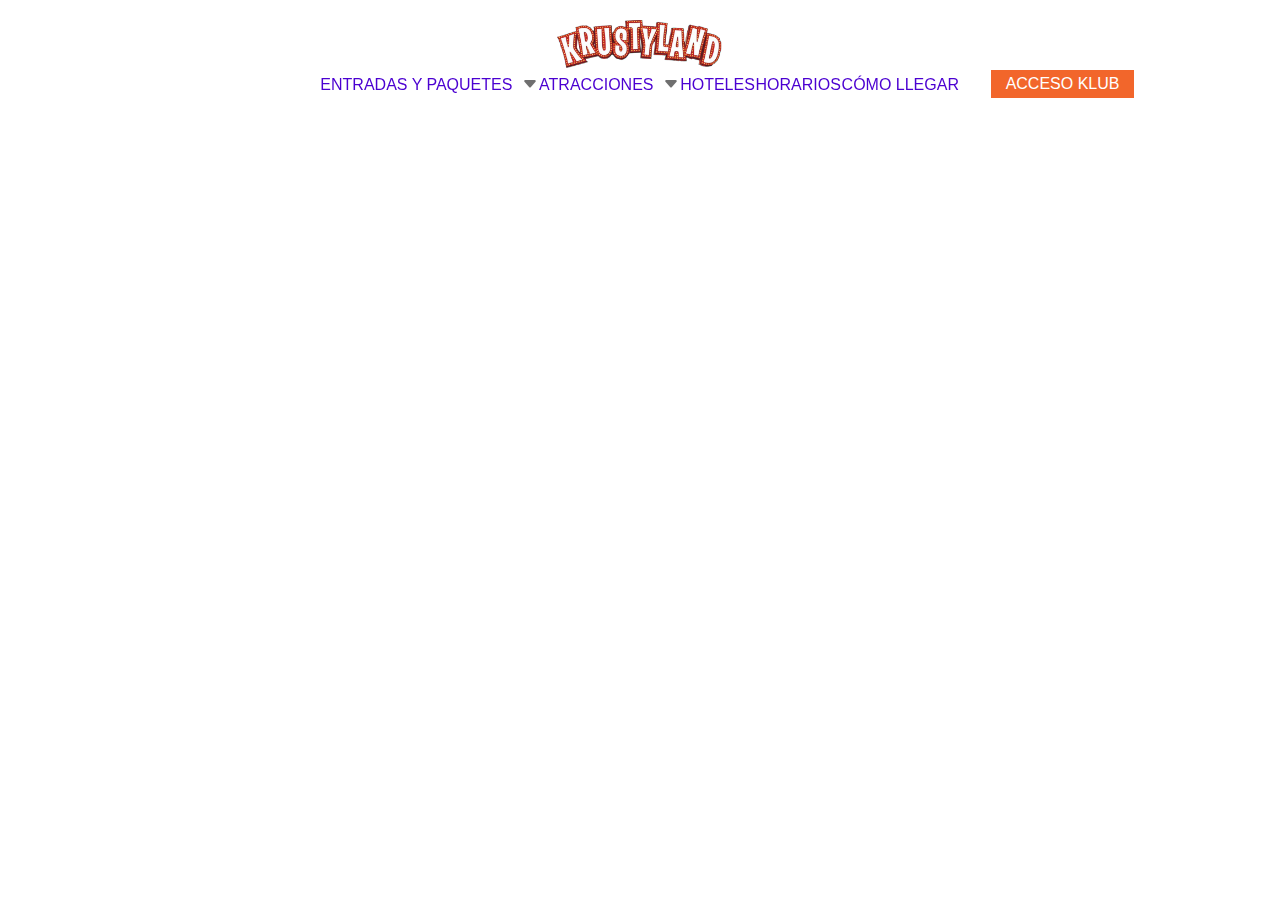
==== html/comollegar.html @ c87bff79 "footer snippet y optimizacion de código" ====
<!DOCTYPE html>
<html lang="es">
<head>
    <meta charset="UTF-8">
    <meta name="viewport" content="width=device-width, initial-scale=1.0">
    <title>Cómo llegar</title>
    <script type="text/javascript" src="../others/functions.js"></script>
    <link rel="stylesheet" href="https://cdn.jsdelivr.net/npm/bootstrap-icons@1.11.3/font/bootstrap-icons.min.css">
    <link rel="stylesheet" href="../css/mainstyle.css">
    <link rel="stylesheet" href="../css/comollegar.css">
    <link rel="shortcut icon" href="../img/favicon.png" type="image/x-icon">
</head>
<body>
    <div variable="../snippets/header.html"></div>
    
</body>
<script>includeHTML()</script>
</html>
---- css/mainstyle.css ----
:root {
    --white: white;
    --darkwhite: #ddd;
    --gray: #2E2E2E;
    --blue: #4B01D1;
    --cream: #EEEEEE;
    --font: #00000090;
    --orange: #F2662B;
    --input: #f2882b;
    --shadow: #00000050;
}

* {
    box-sizing: border-box;
    margin: 0px;
    padding: 0px;
    font-family: arial;
    text-decoration: none;
    list-style-type: none;
    color: var(--font);
}

/* ----------GENERALES---------- */

.m-10 {
    margin: 10px 0px;
}

.h-auto {
    height: auto;
}

.w-100, header, .headerTop, .social ul, .attractionImage img, .background img {
    width: 100%;
}

.verticalCenter, .displayFlex, header, header nav, header nav ul, .alignLeft, form, .social, .alignCenter, .directionColumn, main, body, article, footer, .newsletter, .social ul, .social li, .siteMap, .rowContainer, section {
    display: flex;
}

.alignLeft {
    justify-content: start;
}

.directionColumn, main, body, form, header, .down-menu, .down-submenu, .newsletter, footer, section {
    flex-direction: column;
}

.alignCenter, main, form, header nav {
    justify-content: center;
}

.verticalCenter, .alignCenter, main, form, header nav ul, .social li, .newsletter {
    align-items: center;
}

header, .headerTop, .signin, .newsletter, .newsletter input, .social, .siteMap, .down-menu, .down-submenu {
    background-color: var(--white);
}

.navLink:hover .down-menu, .navLink:hover > .down-submenu, .sidebar > form, .sidebarButton, .background {
    position: absolute;
}

main {
    flex-grow: 1;
    margin-top: 150px;
}

html, body, section {
    height: 100%;
}

input {
    border: none;
}

/* ----------HEADER---------- */

header {
    position: fixed;
    justify-content: flex-start;
    height: 100px;
    box-shadow: 0px 5px 12px 10px var(--white);
    z-index: 999;
    /* backdrop-filter: blur(10px); */

}

header nav {
    text-align: center;
    margin-top: 6px;
}

header img {
    position: fixed;
    top: 20px;
    left: 0px;
    right: 0px;
    height: 3rem;
    margin: auto;
}

header li, header li a {
    color: var(--blue);
}

.down-menu li {
    padding: 8px;
}

.headerTop {
    height: 70px;
    z-index: 100;
}

header li:hover > i, header li:hover, header li a:hover {
    color: var(--orange);
}

.navLink:hover > li > i::before {
    transform: rotate(180deg);
}

.down-menu, .down-submenu {
    display: none;
}

.down-menu {
    box-shadow: 0px 1500px 0px 1500px var(--shadow);
}

.navLink, .sidebar, footer {
    position: relative;
}

header nav > ul > div:hover {
    border-bottom: 4px solid var(--orange);
    margin-bottom: -4px;
}

.navLink:hover .down-menu {
    display: block;
    top: 22px;
    left: 0px;
    width: 250px;
    color: var(--blue);
}

.navLink:hover > .down-submenu {
    display: block;
    top: 0px;
    left: 249px;
    width: 300px;
    color: var(--blue);
}

.down-menu li, .down-submenu li {
    display: block;
    text-align: start;
    margin: 0.1px 0px;
    border-bottom: 1px solid var(--blue);
}

header i {
    margin-left: 10px;
}

header nav ul {
    justify-content: space-around;
    width: 50%;
}

.navLink, .down-menu li, .sidebarButton, input[type="submit"] {
    cursor: pointer;
}

/* ----------FORMULARIO HEADER---------- */

.signin {
    margin: 20px;
    padding: 30px;
    border: 1px solid var(--gray);
    border-radius: 10px;
}

form {
    z-index: 90;
}

.sidebar {
    right: 0px;
    top: -210px;
    transition: all 0.5s ease 0s;
}

.sidebar:hover {
    top: 250px;
}

.sidebar:hover .sidebarButton {
    opacity: 0;
    transition: opacity 0.2s ease 0s;
}

.sidebar > form {
    top: -285px;
    width: 350px;
}

.sidebarButton {
    bottom: -30px;
    left: 10px;
    padding: 7px 15px;
    background-color: var(--orange);
    color: var(--white);
    font-size: 16px;
    transition: opacity 1s ease 0s;
    height: 30px;
}

.sidebar fieldset {
    border: 0px;
}

.sidebar legend {
    margin-left: 10px;
}

#email, #password, #user {
    height: 40px;
    margin: 3px;
    padding: 0px 10px;
    border: 1px solid var(--gray);
    font-size: 20px;
}

input:focus {
    outline: none;
}

.sidebar input[type="text"], .sidebar input[type="email"], .sidebar input[type="password"] {
    background-color: var(--cream);
}

input[type="submit"] {
    margin-top: 50px;
    color: var(--white);
    background-color: var(--orange);
    height: auto;
    padding: 10px;
}

section input[type="submit"] {
    margin: 0px;
}

input[type="submit"]:hover {
    background-color: var(--input);
}

/* ----------FOOTER---------- */

footer {
    flex-wrap: wrap;
    align-content: center;
}

.newsletter {
    padding-top: 20px;
}

.newsletter form {
    display: inline-block;
    margin-top: 20px;
    padding: 40px 0;
    border-radius: 20px;
    background-color: var(--blue);
}

.newsletter input {
    height: 50px;
    margin: 0 20px;
    padding: 0 20px;
    border-radius: 50px;
    font-size: 1.3em;
}

footer form input[type=text], footer form input[type=email] {
    width: 350px;
}

footer form input[type=submit] {
    width: 100px;
    background-color: var(--orange);
}

.social {
    width: 80%;
    padding: 50px 0 30px;
}

.social ul {
    justify-content: space-evenly;
    font-size: 1.2em;
    color: var(--font);
}

footer i {
    width: 40px;
    font-size: 1.6em;
    color: var(--font);
}

.background {
    bottom: 0;
    z-index: -999;
}

.background img {    
    opacity: .6;
}

.siteMap {
    justify-content: space-evenly;
    margin-bottom: 50px;
    padding: 20px 0;
    background-color: var(white);
}

.siteMap li {
    padding: 5px 0;
}

.siteMap li a {
    color: var(--font);
}

.siteMap li a:hover {
    text-decoration: underline;
}
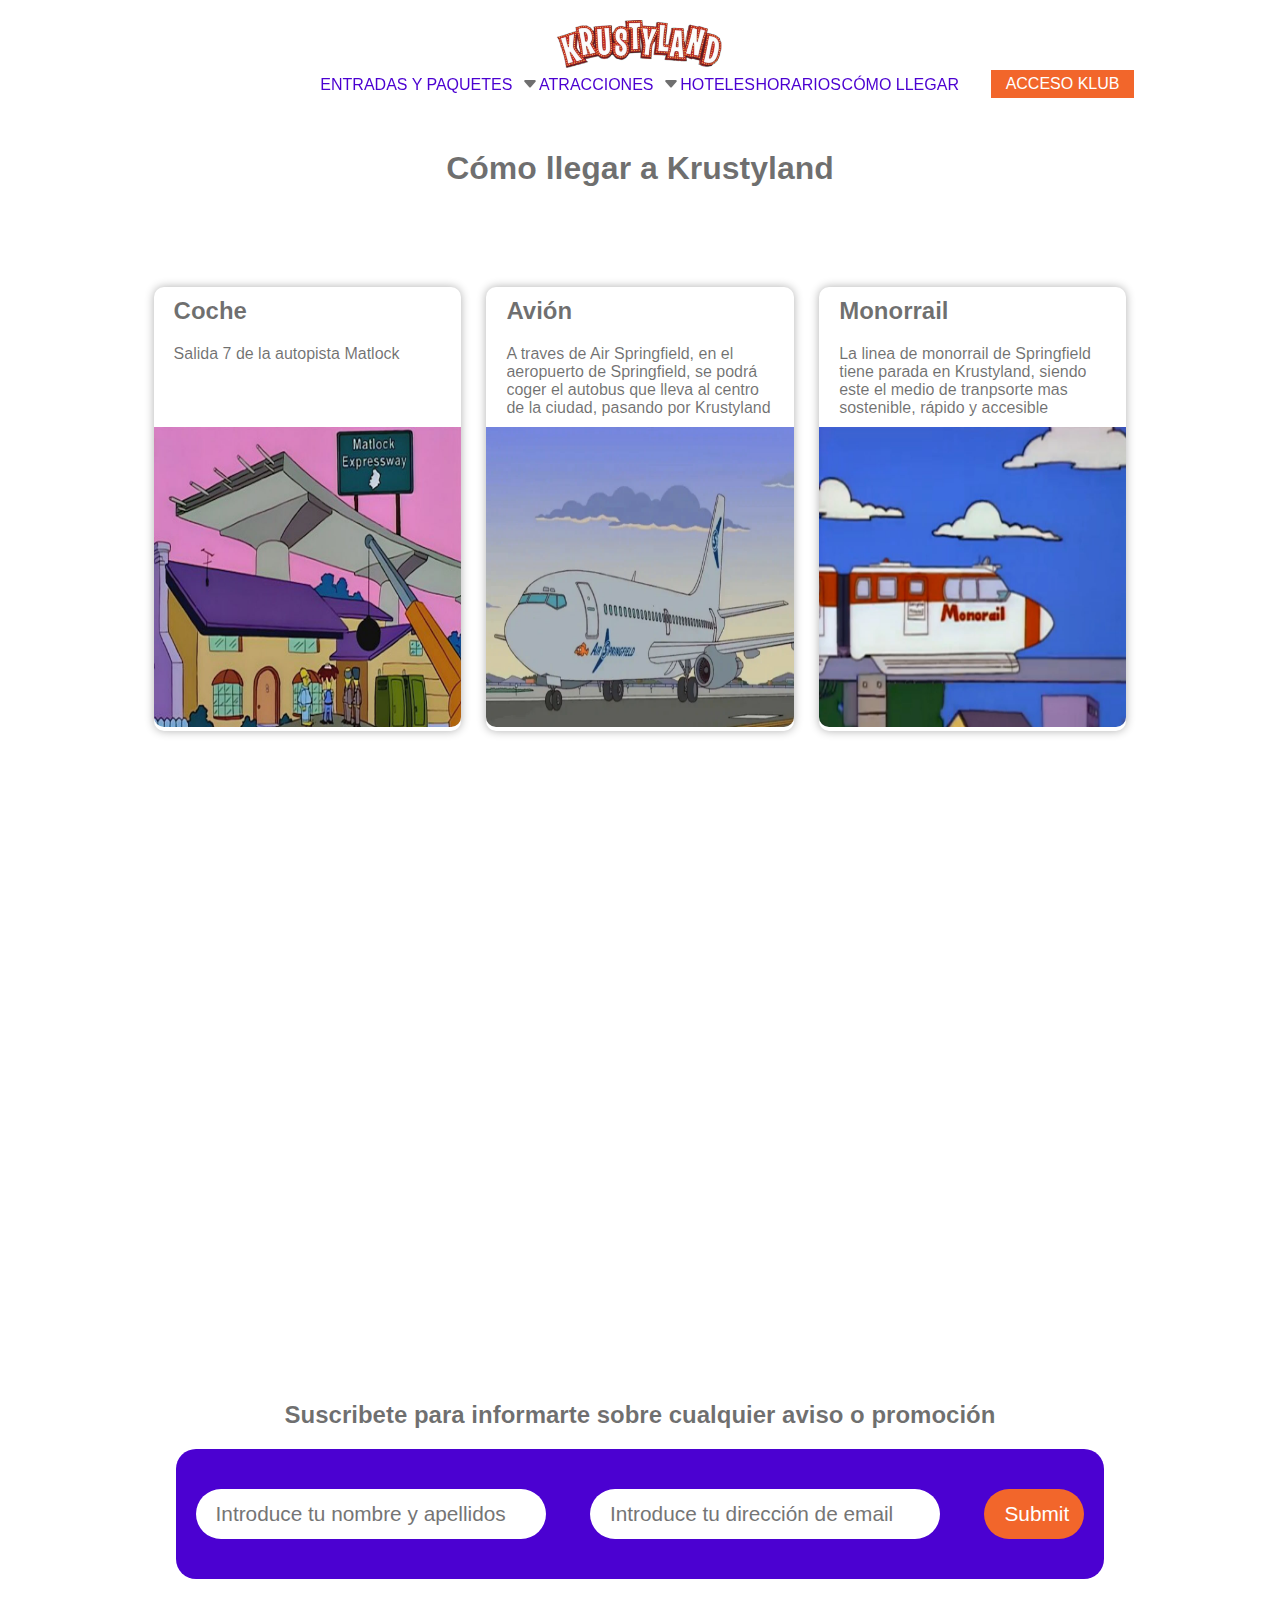
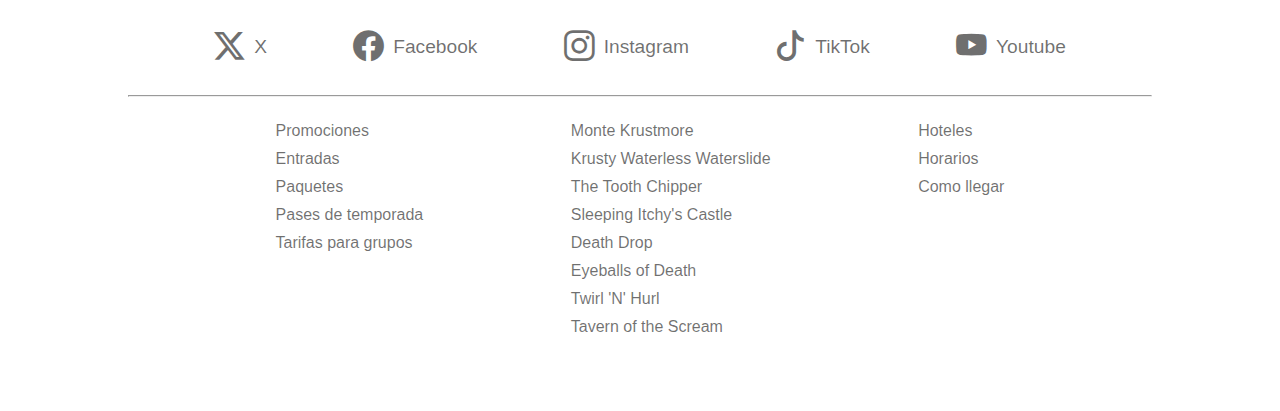
==== commit 3fad5f1a: "pagina "como llegar"" ====
--- a/html/comollegar.html
+++ b/html/comollegar.html
@@ -12,6 +12,47 @@
 </head>
 <body>
     <div variable="../snippets/header.html"></div>
+    <main>
+        <h1>Cómo llegar a Krustyland</h1>
+        <div class="rowContainer">
+            <section>
+                <div class="sectionTitle">
+                    <h2>Coche</h2>
+                </div>
+                <div class="sectionDescription">
+                    <p>Salida 7 de la autopista Matlock</p>
+                </div>
+                <div class="sectionImage">
+                    <img src="../img/expressway.jpg" alt="Autopista de Matlock">
+                </div>
+            </section>
+            <section>
+                <div class="sectionTitle">
+                    <h2>Avión</h2>
+                </div>
+                <div class="sectionDescription">
+                    <p>A traves de Air Springfield, en el aeropuerto de Springfield, se podrá coger el autobus que lleva al centro de la ciudad, pasando por Krustyland</p>
+                </div>
+                <div class="sectionImage">
+                    <img src="../img/plane.jpg" alt="Avion de Air Springfield">
+                </div>
+            </section>
+            <section>
+                <div class="sectionTitle">
+                    <h2>Monorrail</h2>
+                </div>
+                <div class="sectionDescription">
+                    <p>La linea de monorrail de Springfield tiene parada en Krustyland, siendo este el medio de tranpsorte mas sostenible, rápido y accesible</p>
+                </div>
+                <div class="sectionImage">
+                    <img src="../img/monorail.jpg" alt="Monorrail de Springfield">
+                </div>
+            </section>
+        </div>
+        <iframe src="https://www.google.com/maps/embed?pb=!1m18!1m12!1m3!1d3507.005687099082!2d-81.47111712450477!3d28.47937537574875!2m3!1f0!2f0!3f0!3m2!1i1024!2i768!4f13.1!3m3!1m2!1s0x88e77ec39415df75%3A0xf985d8fc7734a5a1!2sUniversal%20Studios%20Florida!5e0!3m2!1sca!2ses!4v1715794564403!5m2!1sca!2ses" width="70%" height="450" style="border:0;" allowfullscreen="" loading="lazy" referrerpolicy="no-referrer-when-downgrade"></iframe>
+
+    </main>
+    <div variable="../snippets/footer.html"></div>
     
 </body>
 <script>includeHTML()</script>
--- a/css/mainstyle.css
+++ b/css/mainstyle.css
@@ -1,3 +1,4 @@
+/* Atributs personalitzats */
 :root {
     --white: white;
     --darkwhite: #ddd;
@@ -30,7 +31,7 @@
     height: auto;
 }
 
-.w-100, header, .headerTop, .social ul, .attractionImage img, .background img {
+.w-100, header, .headerTop, .social ul, .sectionImage img, .background img {
     width: 100%;
 }
 
@@ -62,6 +63,7 @@
     position: absolute;
 }
 
+/* el 'flex-grow' del main, junt amb un height 100% de l'html i el body, fa que el contingut del main s'estiri al maxim deixant el footer abaix de la pàgina */
 main {
     flex-grow: 1;
     margin-top: 150px;
@@ -71,20 +73,34 @@
     height: 100%;
 }
 
+/* Els inputs no tindràs boreres */
 input {
     border: none;
 }
 
+.rowContainer {
+    justify-content: space-evenly;
+    width: 80%;
+    margin-bottom: 60px;
+}
+
+section {
+    border-radius: 10px;
+    width: 25%;
+    color: var(--font);
+    box-shadow: 0 0 10px 0 var(--shadow);
+    background-color: var(--white);
+}
+
 /* ----------HEADER---------- */
 
+/* Estils per al header */
 header {
     position: fixed;
     justify-content: flex-start;
     height: 100px;
     box-shadow: 0px 5px 12px 10px var(--white);
     z-index: 999;
-    /* backdrop-filter: blur(10px); */
-
 }
 
 header nav {
@@ -109,6 +125,7 @@
     padding: 8px;
 }
 
+/* headerTop es on està el logo */
 .headerTop {
     height: 70px;
     z-index: 100;
--- a/css/comollegar.css
+++ b/css/comollegar.css
@@ -0,0 +1,26 @@
+section {
+    width: 30%;
+    height: 100%;
+}
+
+.rowContainer {
+    margin: 100px 0 100px;
+}
+
+.sectionDescription {
+    flex-grow: 1;
+}
+
+.sectionImage img {
+    width: 100%;
+    height: 300px;
+    border-radius: 0 0 10px 10px;
+}
+
+.sectionTitle, .sectionDescription {
+    padding: 10px 20px;
+}
+
+iframe {
+    margin-bottom: 100px;
+}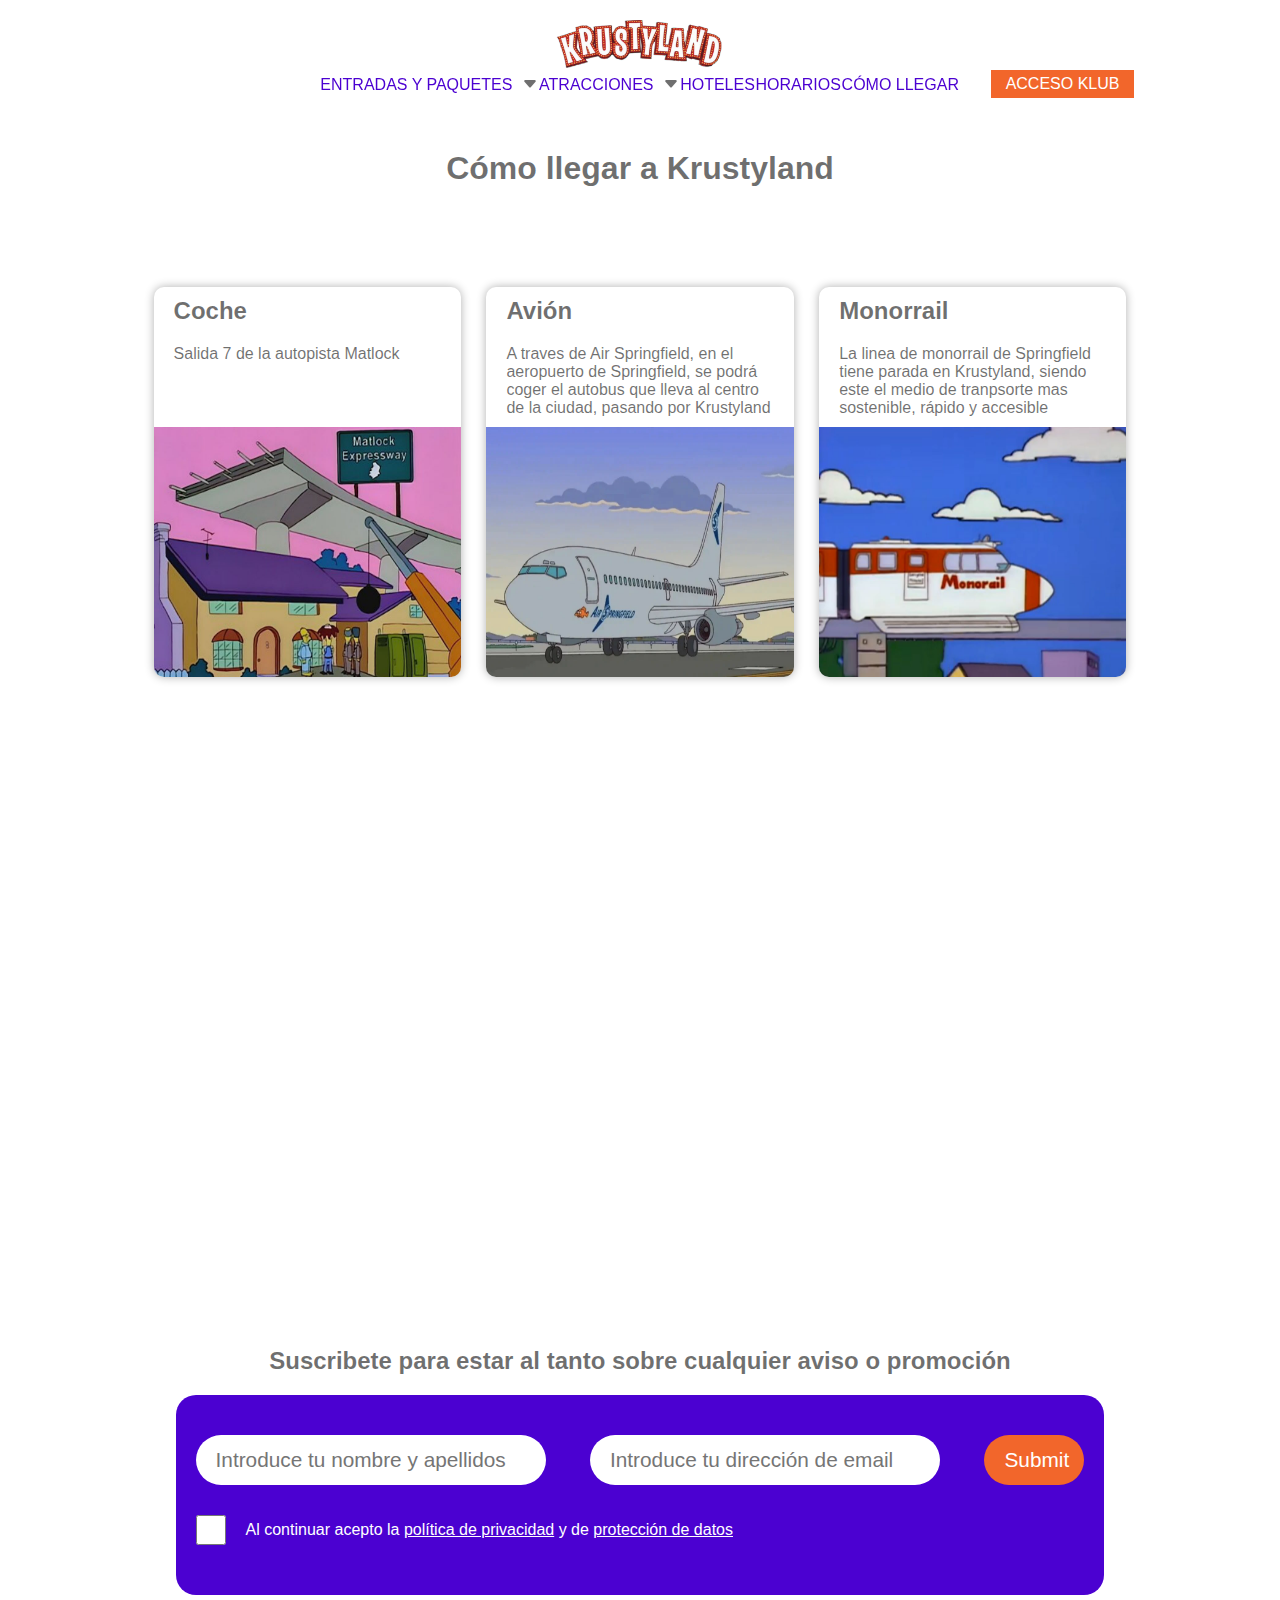
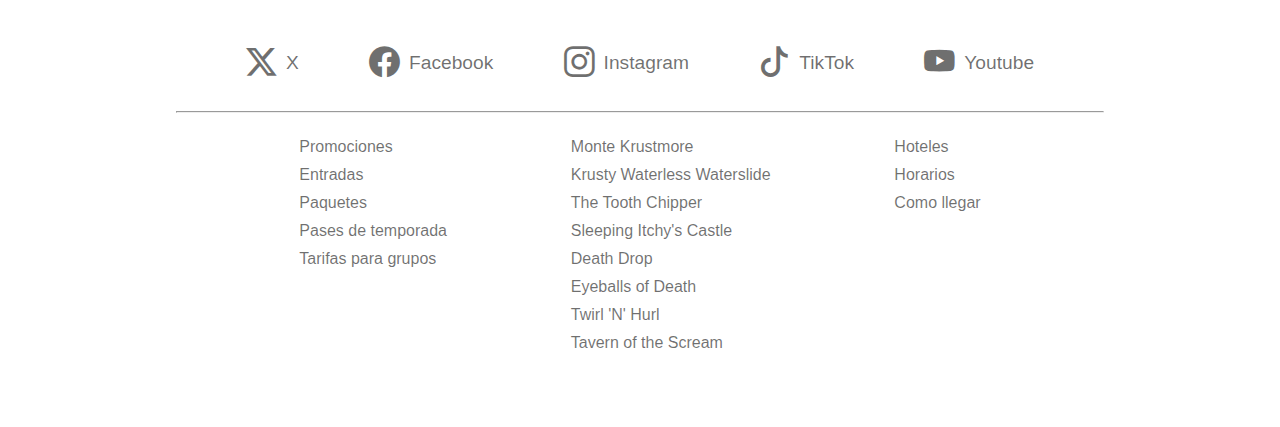
==== commit 270b5d9a: "diseño responsive movil" ====
--- a/html/comollegar.html
+++ b/html/comollegar.html
@@ -8,10 +8,12 @@
     <link rel="stylesheet" href="https://cdn.jsdelivr.net/npm/bootstrap-icons@1.11.3/font/bootstrap-icons.min.css">
     <link rel="stylesheet" href="../css/mainstyle.css">
     <link rel="stylesheet" href="../css/comollegar.css">
+    <link rel="stylesheet" href="../css/responsive.css">
     <link rel="shortcut icon" href="../img/favicon.png" type="image/x-icon">
 </head>
 <body>
-    <div variable="../snippets/header.html"></div>
+    <div variable="../snippets/header.html" class="header"></div>
+    <div variable="../snippets/mobileheader.html" class="mobileheader"></div>
     <main>
         <h1>Cómo llegar a Krustyland</h1>
         <div class="rowContainer">
--- a/css/mainstyle.css
+++ b/css/mainstyle.css
@@ -23,6 +23,10 @@
 
 /* ----------GENERALES---------- */
 
+.mobileheader {
+    display: none;
+}
+
 .m-10 {
     margin: 10px 0px;
 }
@@ -188,13 +192,13 @@
     width: 50%;
 }
 
-.navLink, .down-menu li, .sidebarButton, input[type="submit"] {
+.navLink, .down-menu li, .sidebarButton, input[type="submit"], .social li {
     cursor: pointer;
 }
 
 /* ----------FORMULARIO HEADER---------- */
 
-.signin {
+.signin, .register {
     margin: 20px;
     padding: 30px;
     border: 1px solid var(--gray);
@@ -207,7 +211,7 @@
 
 .sidebar {
     right: 0px;
-    top: -210px;
+    top: -160px;
     transition: all 0.5s ease 0s;
 }
 
@@ -261,7 +265,7 @@
 }
 
 input[type="submit"] {
-    margin-top: 50px;
+    /* margin-top: 50px; */
     color: var(--white);
     background-color: var(--orange);
     height: auto;
@@ -303,6 +307,7 @@
     font-size: 1.3em;
 }
 
+
 footer form input[type=text], footer form input[type=email] {
     width: 350px;
 }
@@ -312,8 +317,22 @@
     background-color: var(--orange);
 }
 
+footer form input[type=checkbox] {
+    width: 30px;
+    border: none;
+    border-radius: 5px;
+}
+
+footer form p, footer form a {
+    color: var(--white);
+}
+
+.checkboxPanel {
+    justify-content: start;
+    margin-top: 20px;
+}
+
 .social {
-    width: 80%;
     padding: 50px 0 30px;
 }
 
@@ -342,7 +361,6 @@
     justify-content: space-evenly;
     margin-bottom: 50px;
     padding: 20px 0;
-    background-color: var(white);
 }
 
 .siteMap li {
@@ -353,6 +371,6 @@
     color: var(--font);
 }
 
-.siteMap li a:hover {
+.siteMap li a:hover, form a:hover, footer form a {
     text-decoration: underline;
 }--- a/css/comollegar.css
+++ b/css/comollegar.css
@@ -7,13 +7,16 @@
     margin: 100px 0 100px;
 }
 
+.sectionImage {
+    height: 250px;
+}
+
 .sectionDescription {
     flex-grow: 1;
 }
 
 .sectionImage img {
-    width: 100%;
-    height: 300px;
+    height: 250px;
     border-radius: 0 0 10px 10px;
 }
 
--- a/css/responsive.css
+++ b/css/responsive.css
@@ -0,0 +1,157 @@
+@media only screen and (max-width: 500px) {
+    
+    .p-20 {
+        padding: 0 20px;
+    }
+    
+    .heightbox {
+        margin: 10px 0;
+    }
+    
+    .header, .sidebarButton, header nav ul {
+        display: none;
+    }
+    
+    .mobileheader {
+        display: block;
+    }
+    
+    header, header img {
+        position: absolute;
+    }
+
+    header li, header li a {
+        color: var(--font);
+    }
+
+    header {
+        height: auto;   
+    }
+
+    header > details {
+        margin: 20px;
+    }
+
+    header i{
+        font-size: 2em;
+    }
+
+    details[open] i::before {
+        transform: rotate(90deg);
+        transition: transform .2s ease-out;
+    }
+
+    details i::before {
+        transition: transform .2s ease-in;
+    }
+    
+    header img {
+        top: 10px;
+    }
+
+    .signin {
+        padding: 10px;
+        margin: 0;
+    }
+
+    main {
+        margin-top: 100px;
+    }
+    
+    .rowContainer {
+        flex-direction: column;
+        margin-bottom: 0;
+    }
+
+    section {
+        width: 100%;
+        margin-bottom: 20px;
+    }
+
+    .newsletter form {
+        border-radius: 0;
+        margin-top: 10px;
+    }
+
+    .social {
+        height: 100px;
+        padding: 0 20px;
+    }
+
+    .social ul {
+        flex-wrap: wrap;
+    }
+
+    footer {
+        padding-bottom: 250px;
+    }
+
+    footer h2 {
+        font-size: 1em;
+        margin: 0 20px;
+    }
+
+    footer form div:first-child {
+        display: flex;
+        flex-direction: column;
+        align-items: center;
+    }
+
+    header input[type=email], input[type=password] {
+        height: 40px;
+        margin: 3px;
+        padding: 0px 10px;
+        border: none;
+        font-size: 20px;
+    }
+
+    footer form input[type=text], footer form input[type=email] {
+        width: 90%;
+        margin-bottom: 10px;
+    }
+
+    .siteMap {
+        flex-direction: column;
+        padding: 0 20px;
+    }
+
+    .register {
+        width: 90%;
+    }
+}
+
+@media (min-width: 501px) and (max-width: 1025px) {
+
+    .rowContainer {
+        width: 100%;
+    }
+
+    section {
+        width: 30%;
+    }
+
+    header nav {
+        justify-content: start;
+        margin: 0 30px;
+    }
+
+    header nav ul {
+        width: 80%;
+    }
+
+    .sidebar {
+        right: 140px;
+    }
+
+    .sidebar:hover {
+        top: 290px;
+    }
+
+    .sidebarButton {
+        left: 160px;
+    }
+
+    .register {
+        width: 70%;
+    }
+}